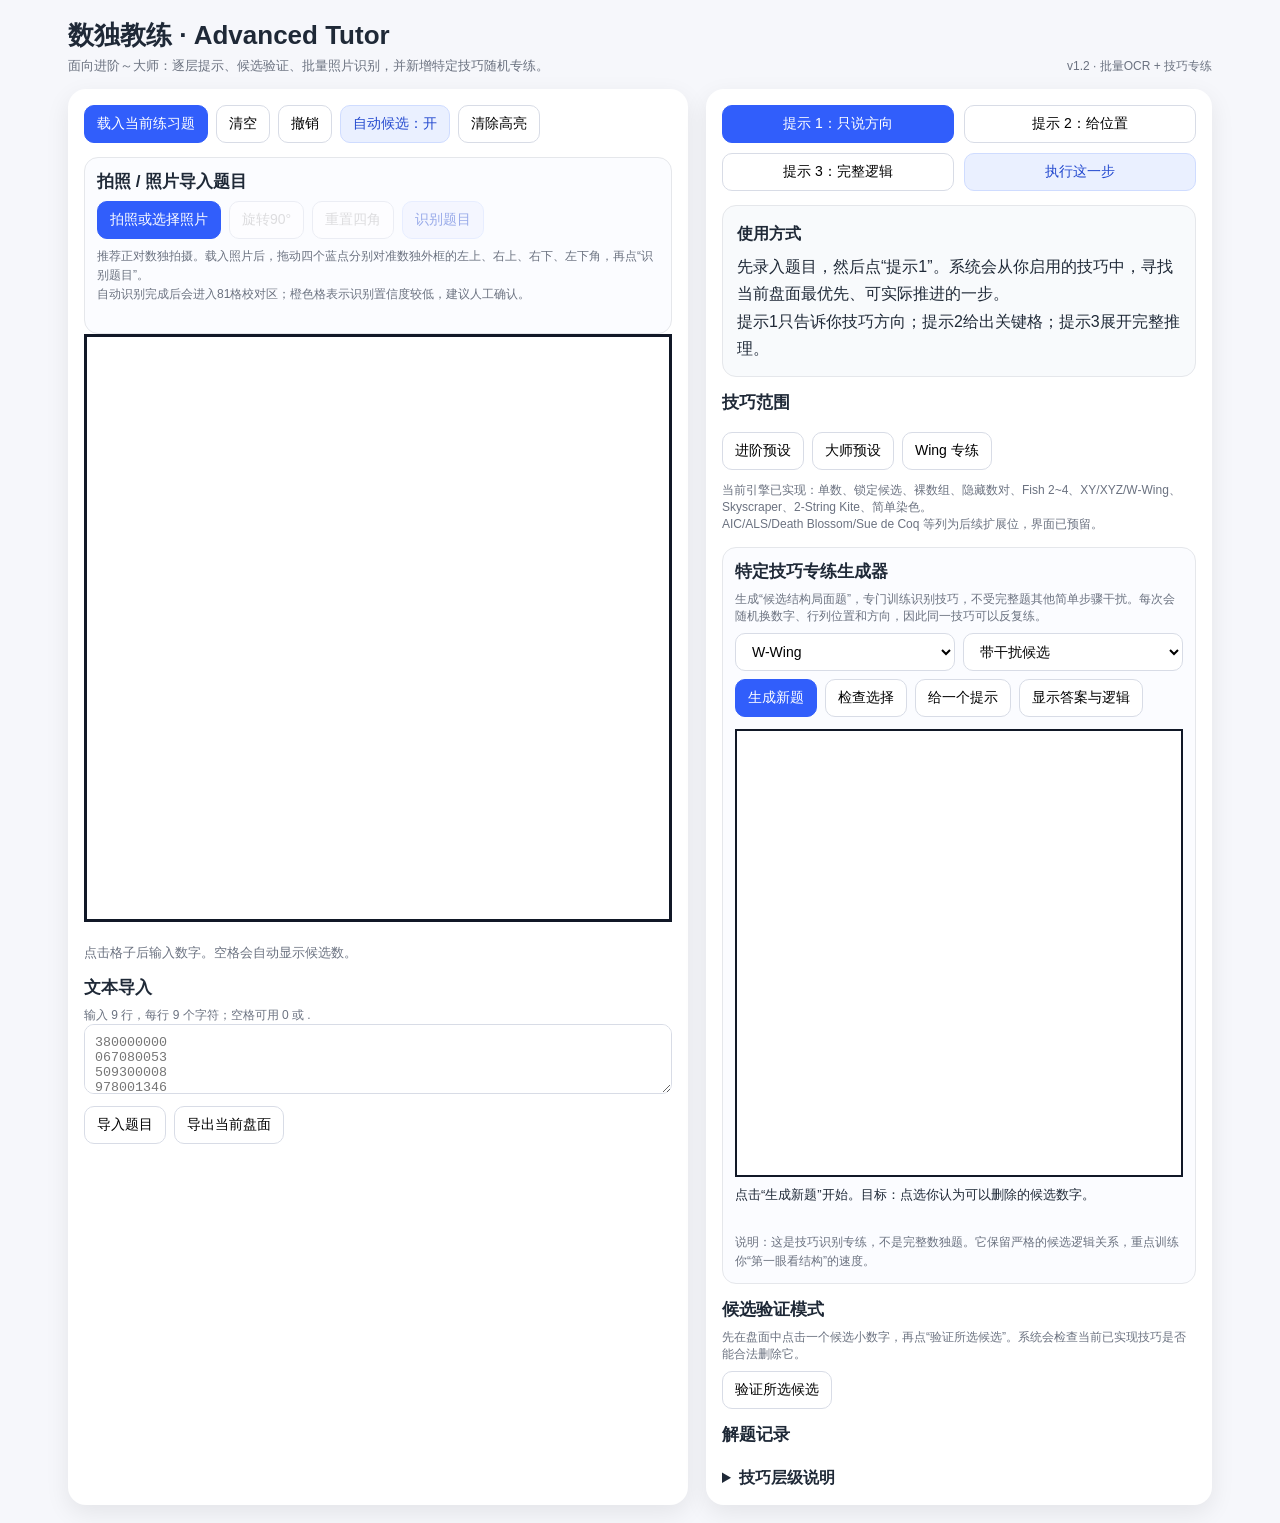
==== index.html @ d2fcb466 "Add files via upload" ====
<!DOCTYPE html>
<html lang="zh-CN">
<head>
<meta charset="UTF-8">
<meta name="viewport" content="width=device-width, initial-scale=1.0, viewport-fit=cover">
<title>数独教练</title>

<meta name="theme-color" content="#315efb">
<meta name="apple-mobile-web-app-capable" content="yes">
<meta name="apple-mobile-web-app-status-bar-style" content="default">
<meta name="apple-mobile-web-app-title" content="数独教练">
<link rel="manifest" href="./manifest.webmanifest">
<link rel="apple-touch-icon" href="./icons/icon-192.png">

<style>
:root{
  --bg:#f6f7fb; --card:#ffffff; --text:#1f2937; --muted:#6b7280; --line:#d1d5db;
  --strong:#111827; --accent:#315efb; --accent-soft:#eaf0ff; --warn:#d97706;
  --danger:#dc2626; --good:#15803d; --hint:#f8fafc; --shadow:0 8px 24px rgba(0,0,0,.08);
}
*{box-sizing:border-box}
body{margin:0;background:var(--bg);color:var(--text);font-family:-apple-system,BlinkMacSystemFont,"Segoe UI","PingFang SC","Microsoft YaHei",sans-serif}
.app{max-width:1180px;margin:auto;padding:18px}
header{display:flex;gap:12px;align-items:flex-end;justify-content:space-between;margin-bottom:14px}
h1{margin:0;font-size:26px}
.sub{font-size:13px;color:var(--muted);margin-top:4px}
.layout{display:grid;grid-template-columns:minmax(360px,620px) minmax(320px,1fr);gap:18px}
.card{background:var(--card);border-radius:18px;box-shadow:var(--shadow);padding:16px}
.toolbar{display:flex;flex-wrap:wrap;gap:8px;margin-bottom:12px}
button,select,input[type="text"]{border:1px solid #d8dce6;background:#fff;border-radius:10px;padding:9px 12px;font-size:14px}
button{cursor:pointer}
button.primary{background:var(--accent);color:#fff;border-color:var(--accent)}
button.soft{background:var(--accent-soft);border-color:#cfdcff;color:#2349cf}
button.danger{color:var(--danger)}
button:disabled{opacity:.45;cursor:not-allowed}
.board-wrap{position:relative}
.board{width:100%;aspect-ratio:1;display:grid;grid-template-columns:repeat(9,1fr);border:3px solid var(--strong);background:#fff;user-select:none}
.cell{position:relative;border-right:1px solid var(--line);border-bottom:1px solid var(--line);display:flex;align-items:center;justify-content:center;min-width:0}
.cell:nth-child(3n){border-right:3px solid var(--strong)}
.cell:nth-child(9n){border-right:0}
.cell:nth-child(n+19):nth-child(-n+27),
.cell:nth-child(n+46):nth-child(-n+54){border-bottom:3px solid var(--strong)}
.cell:nth-child(n+73){border-bottom:0}
.value{font-size:clamp(22px,5vw,38px);font-weight:600}
.given .value{color:#111827}
.user .value{color:#2451db}
.cands{position:absolute;inset:2px;display:grid;grid-template-columns:repeat(3,1fr);grid-template-rows:repeat(3,1fr);font-size:clamp(8px,1.5vw,12px);color:#555}
.cand{display:flex;align-items:center;justify-content:center;border-radius:3px}
.cand.target{background:#fee2e2;color:#991b1b;font-weight:700}
.cell.hlA{background:#fff7cc}
.cell.hlB{background:#e7f7ec}
.cell.hlC{background:#e9efff}
.cell.elim{box-shadow:inset 0 0 0 3px #ef4444}
.cell.selected{box-shadow:inset 0 0 0 3px var(--accent)}
.number-pad{display:grid;grid-template-columns:repeat(10,1fr);gap:6px;margin-top:12px}
.number-pad button{padding:10px 0;font-weight:600}
.status{margin-top:10px;font-size:13px;color:var(--muted)}
.panel-title{font-size:17px;font-weight:700;margin-bottom:8px}
.hintbox{background:var(--hint);border:1px solid #e5e7eb;border-radius:14px;padding:14px;min-height:150px;line-height:1.7}
.hint-title{font-weight:700;margin-bottom:6px}
.tech-badge{display:inline-block;background:#111827;color:#fff;border-radius:999px;padding:3px 9px;font-size:12px;margin-right:6px}
.level-badge{display:inline-block;background:#eef2ff;color:#3730a3;border-radius:999px;padding:3px 9px;font-size:12px}
.log{margin-top:12px;max-height:230px;overflow:auto;font-size:13px}
.log-item{padding:8px 0;border-bottom:1px solid #eee}
.grid2{display:grid;grid-template-columns:1fr 1fr;gap:10px}
.skill-list{display:grid;grid-template-columns:repeat(2,minmax(0,1fr));gap:6px 12px;font-size:13px}
.skill-list label{display:flex;align-items:center;gap:6px}
.small{font-size:12px;color:var(--muted)}
.section{margin-top:14px}
textarea{width:100%;min-height:70px;border:1px solid #d8dce6;border-radius:10px;padding:10px;font-family:ui-monospace,SFMono-Regular,Menlo,monospace}
details{margin-top:10px}
summary{cursor:pointer;font-weight:600}
@media(max-width:900px){
  .layout{grid-template-columns:1fr}
  .app{padding:10px}
  h1{font-size:22px}
}

.photo-panel{margin-top:14px;border:1px solid #e5e7eb;border-radius:14px;padding:12px;background:#fbfcff}
.photo-actions{display:flex;flex-wrap:wrap;gap:8px;margin:8px 0}
.photo-stage{position:relative;width:100%;min-height:120px;background:#111827;border-radius:12px;overflow:hidden;display:none;touch-action:none}
.photo-stage canvas{display:block;width:100%;height:auto}
.corner-dot{position:absolute;width:24px;height:24px;margin:-12px 0 0 -12px;border-radius:50%;background:#fff;border:3px solid #315efb;box-shadow:0 2px 8px rgba(0,0,0,.35);display:none;touch-action:none}
.photo-help{font-size:12px;color:var(--muted);line-height:1.6;margin-top:6px}
.ocr-progress{height:8px;background:#e5e7eb;border-radius:999px;overflow:hidden;margin-top:8px;display:none}
.ocr-progress > div{height:100%;width:0;background:#315efb;transition:width .2s}
.review-grid{display:grid;grid-template-columns:repeat(9,1fr);border:2px solid #111827;margin-top:10px}
.review-cell{aspect-ratio:1;border-right:1px solid #d1d5db;border-bottom:1px solid #d1d5db;display:flex;align-items:center;justify-content:center;font-size:18px;background:#fff;cursor:pointer}
.review-cell:nth-child(3n){border-right:2px solid #111827}
.review-cell:nth-child(9n){border-right:0}
.review-cell:nth-child(n+19):nth-child(-n+27),
.review-cell:nth-child(n+46):nth-child(-n+54){border-bottom:2px solid #111827}
.review-cell:nth-child(n+73){border-bottom:0}
.review-cell.low{background:#fff7ed}
.review-cell.selectedReview{box-shadow:inset 0 0 0 3px #315efb}


.ocr-meta{display:grid;grid-template-columns:1fr auto;gap:8px;align-items:center;margin-top:7px}
.ocr-stage-label{font-size:12px;color:var(--muted)}
.ocr-time{font-size:12px;color:var(--muted);font-variant-numeric:tabular-nums}
.ocr-progress{height:11px}
.ocr-progress > div{position:relative}
.ocr-progress > div::after{content:attr(data-pct);position:absolute;right:4px;top:-18px;font-size:11px;color:var(--muted)}
.practice-card{border:1px solid #e5e7eb;border-radius:14px;padding:12px;background:#fbfcff}
.practice-toolbar{display:grid;grid-template-columns:minmax(0,1fr) minmax(0,1fr);gap:8px;margin-top:8px}
.practice-board{width:min(100%,520px);aspect-ratio:1;display:grid;grid-template-columns:repeat(9,1fr);border:2px solid #111827;background:#fff;margin-top:10px}
.pcell{position:relative;border-right:1px solid #d1d5db;border-bottom:1px solid #d1d5db;min-width:0}
.pcell:nth-child(3n){border-right:2px solid #111827}
.pcell:nth-child(9n){border-right:0}
.pcell:nth-child(n+19):nth-child(-n+27),
.pcell:nth-child(n+46):nth-child(-n+54){border-bottom:2px solid #111827}
.pcell:nth-child(n+73){border-bottom:0}
.pcands{position:absolute;inset:2px;display:grid;grid-template-columns:repeat(3,1fr);grid-template-rows:repeat(3,1fr);font-size:clamp(7px,1.3vw,11px)}
.pcand{display:flex;align-items:center;justify-content:center;border-radius:4px;cursor:pointer;min-width:0}
.pcand.active{background:var(--accent-bg,#eaf0ff);outline:2px solid var(--accent)}
.pcand.correct{background:#dcfce7;color:#166534;font-weight:700}
.pcand.wrong{background:#fee2e2;color:#991b1b;font-weight:700}
.pcell.key{background:#fffbea}
.practice-msg{min-height:42px;margin-top:8px;font-size:13px;line-height:1.6}
.practice-legend{font-size:12px;color:var(--muted);line-height:1.6;margin-top:6px}

</style>
</head>
<body>
<div class="app">
<header>
  <div>
    <h1>数独教练 · Advanced Tutor</h1>
    <div class="sub">面向进阶～大师：逐层提示、候选验证、批量照片识别，并新增特定技巧随机专练。</div>
  </div>
  <div class="small">v1.2 · 批量OCR + 技巧专练</div>
</header>

<div class="layout">
  <div class="card">
    <div class="toolbar">
      <button class="primary" id="sampleBtn">载入当前练习题</button>
      <button id="clearBtn">清空</button>
      <button id="undoBtn">撤销</button>
      <button class="soft" id="autoCandBtn">自动候选：开</button>
      <button id="resetMarksBtn">清除高亮</button>
    </div>
    <div class="photo-panel">
      <div class="panel-title">拍照 / 照片导入题目</div>
      <input id="photoInput" type="file" accept="image/*" capture="environment" style="display:none">
      <div class="photo-actions">
        <button class="primary" id="takePhotoBtn">拍照或选择照片</button>
        <button id="rotatePhotoBtn" disabled>旋转90°</button>
        <button id="resetCornersBtn" disabled>重置四角</button>
        <button class="soft" id="ocrBtn" disabled>识别题目</button>
      </div>
      <div id="photoStage" class="photo-stage">
        <canvas id="photoCanvas"></canvas>
        <span class="corner-dot" id="corner0"></span>
        <span class="corner-dot" id="corner1"></span>
        <span class="corner-dot" id="corner2"></span>
        <span class="corner-dot" id="corner3"></span>
      </div>
      <div class="photo-help">
        推荐正对数独拍摄。载入照片后，拖动四个蓝点分别对准数独外框的左上、右上、右下、左下角，再点“识别题目”。<br>
        自动识别完成后会进入81格校对区；橙色格表示识别置信度较低，建议人工确认。
      </div>
      <div class="ocr-meta" id="ocrMeta" style="display:none">
        <div class="ocr-stage-label" id="ocrStageLabel">等待识别</div>
        <div class="ocr-time" id="ocrTime">00:00</div>
      </div>
      <div class="ocr-progress" id="ocrProgress"><div id="ocrProgressBar" data-pct="0%"></div></div>
      <div id="ocrStatus" class="small"></div>
      <div class="photo-actions">
        <button class="danger" id="cancelOcrBtn" style="display:none">取消识别</button>
      </div>
      <div id="reviewArea" style="display:none">
        <div class="review-grid" id="reviewGrid"></div>
        <div class="number-pad" id="reviewPad" style="grid-template-columns:repeat(10,1fr)"></div>
        <div class="photo-actions">
          <button class="primary" id="confirmPhotoImportBtn">确认导入盘面</button>
          <button id="cancelPhotoImportBtn">取消校对</button>
        </div>
      </div>
    </div>
    <div class="board-wrap"><div id="board" class="board"></div></div>
    <div class="number-pad" id="pad"></div>
    <div class="status" id="status">点击格子后输入数字。空格会自动显示候选数。</div>

    <div class="section">
      <div class="panel-title">文本导入</div>
      <div class="small">输入 9 行，每行 9 个字符；空格可用 0 或 .</div>
      <textarea id="importBox" placeholder="380000000&#10;067080053&#10;509300008&#10;978001346&#10;050763009&#10;603008570&#10;795632000&#10;842000635&#10;136800297"></textarea>
      <div class="toolbar" style="margin-top:8px">
        <button id="importBtn">导入题目</button>
        <button id="exportBtn">导出当前盘面</button>
      </div>
    </div>
  </div>

  <div class="card">
    <div class="grid2">
      <button class="primary" id="hint1Btn">提示 1：只说方向</button>
      <button id="hint2Btn">提示 2：给位置</button>
      <button id="hint3Btn">提示 3：完整逻辑</button>
      <button class="soft" id="applyBtn">执行这一步</button>
    </div>

    <div class="section hintbox" id="hintBox">
      <div class="hint-title">使用方式</div>
      先录入题目，然后点“提示1”。系统会从你启用的技巧中，寻找当前盘面最优先、可实际推进的一步。<br>
      提示1只告诉你技巧方向；提示2给出关键格；提示3展开完整推理。
    </div>

    <div class="section">
      <div class="panel-title">技巧范围</div>
      <div class="skill-list" id="skills"></div>
      <div class="toolbar" style="margin-top:10px">
        <button id="basicPreset">进阶预设</button>
        <button id="masterPreset">大师预设</button>
        <button id="wingPreset">Wing 专练</button>
      </div>
      <div class="small">
        当前引擎已实现：单数、锁定候选、裸数组、隐藏数对、Fish 2~4、XY/XYZ/W-Wing、Skyscraper、2-String Kite、简单染色。<br>
        AIC/ALS/Death Blossom/Sue de Coq 等列为后续扩展位，界面已预留。
      </div>
    </div>

    <div class="section practice-card">
      <div class="panel-title">特定技巧专练生成器</div>
      <div class="small">生成“候选结构局面题”，专门训练识别技巧，不受完整题其他简单步骤干扰。每次会随机换数字、行列位置和方向，因此同一技巧可以反复练。</div>
      <div class="practice-toolbar">
        <select id="practiceSkill" aria-label="选择技巧">
          <option value="wWing">W-Wing</option>
          <option value="xyWing">XY-Wing</option>
          <option value="xyzWing">XYZ-Wing</option>
          <option value="xWing">X-Wing</option>
          <option value="skyscraper">Skyscraper</option>
          <option value="kite">2-String Kite</option>
        </select>
        <select id="practiceDifficulty" aria-label="练习难度">
          <option value="clean">纯结构</option>
          <option value="noise" selected>带干扰候选</option>
        </select>
      </div>
      <div class="toolbar" style="margin-top:8px">
        <button class="primary" id="newPracticeBtn">生成新题</button>
        <button id="checkPracticeBtn">检查选择</button>
        <button id="practiceHintBtn">给一个提示</button>
        <button id="practiceAnswerBtn">显示答案与逻辑</button>
      </div>
      <div id="practiceBoard" class="practice-board"></div>
      <div id="practiceMsg" class="practice-msg">点击“生成新题”开始。目标：点选你认为可以删除的候选数字。</div>
      <div class="practice-legend">说明：这是技巧识别专练，不是完整数独题。它保留严格的候选逻辑关系，重点训练你“第一眼看结构”的速度。</div>
    </div>

    <div class="section">
      <div class="panel-title">候选验证模式</div>
      <div class="small">先在盘面中点击一个候选小数字，再点“验证所选候选”。系统会检查当前已实现技巧是否能合法删除它。</div>
      <div class="toolbar" style="margin-top:8px">
        <button id="verifyBtn">验证所选候选</button>
      </div>
    </div>

    <div class="section">
      <div class="panel-title">解题记录</div>
      <div id="log" class="log"></div>
    </div>

    <details>
      <summary>技巧层级说明</summary>
      <div class="small" style="line-height:1.8;margin-top:8px">
        1–3：Singles / Locked Candidates / Subsets<br>
        4–6：Fish / Wings / Skyscraper / 2-String Kite<br>
        7：Simple Coloring<br>
        8+：AIC / ALS / Grouped Links / Sue de Coq（后续扩展）
      </div>
    </details>
  </div>
</div>
</div>

<script>
const ALL = [1,2,3,4,5,6,7,8,9];
let grid = Array(81).fill(0);
let givens = Array(81).fill(false);
let selected = null;
let selectedCandidate = null;
let autoCandidates = true;
let history = [];
let currentHint = null;
let hintStage = 0;

const skillDefs = [
 ["nakedSingle","裸单",true],
 ["hiddenSingle","隐藏单",true],
 ["locked","锁定候选",true],
 ["nakedSubset","裸数对/三/四数组",true],
 ["hiddenPair","隐藏数对",true],
 ["fish2","X-Wing",true],
 ["fish3","Swordfish",true],
 ["fish4","Jellyfish",false],
 ["xyWing","XY-Wing",true],
 ["xyzWing","XYZ-Wing",true],
 ["wWing","W-Wing",true],
 ["skyscraper","Skyscraper",true],
 ["twoStringKite","2-String Kite",true],
 ["coloring","Simple Coloring",true],
 ["aic","AIC（扩展位）",false],
 ["als","ALS（扩展位）",false]
];
const skillEnabled = Object.fromEntries(skillDefs.map(x=>[x[0],x[2]]));

const board = document.getElementById('board');
const hintBox = document.getElementById('hintBox');
const logEl = document.getElementById('log');

function rc(i){ return [Math.floor(i/9), i%9]; }
function idx(r,c){ return r*9+c; }
function name(i){ const [r,c]=rc(i); return `R${r+1}C${c+1}`; }
function unitRow(r){ return ALL.map((_,c)=>idx(r,c)); }
function unitCol(c){ return ALL.map((_,r)=>idx(r,c)); }
function unitBox(br,bc){ let a=[]; for(let r=br*3;r<br*3+3;r++) for(let c=bc*3;c<bc*3+3;c++) a.push(idx(r,c)); return a; }
function peers(i){
  const [r,c]=rc(i), s=new Set([...unitRow(r),...unitCol(c),...unitBox(Math.floor(r/3),Math.floor(c/3))]);
  s.delete(i); return [...s];
}
function sees(a,b){ return peers(a).includes(b); }
function candidates(i){
  if(grid[i]) return [];
  const used = new Set(peers(i).map(p=>grid[p]).filter(Boolean));
  return ALL.filter(n=>!used.has(n));
}
function candMap(){ return Array.from({length:81},(_,i)=>new Set(candidates(i))); }
function isValid(){
  for(let r=0;r<9;r++){ let a=unitRow(r).map(i=>grid[i]).filter(Boolean); if(new Set(a).size!==a.length) return false; }
  for(let c=0;c<9;c++){ let a=unitCol(c).map(i=>grid[i]).filter(Boolean); if(new Set(a).size!==a.length) return false; }
  for(let br=0;br<3;br++)for(let bc=0;bc<3;bc++){ let a=unitBox(br,bc).map(i=>grid[i]).filter(Boolean); if(new Set(a).size!==a.length) return false; }
  return true;
}
function solved(){ return grid.every(Boolean) && isValid(); }

function render(){
  board.innerHTML='';
  const cm = candMap();
  grid.forEach((v,i)=>{
    const d=document.createElement('div');
    d.className='cell '+(givens[i]?'given':(v?'user':''));
    if(i===selected) d.classList.add('selected');
    d.dataset.i=i;
    if(v){
      d.innerHTML=`<div class="value">${v}</div>`;
      d.onclick=()=>{selected=i; selectedCandidate=null; render();};
    }else{
      const cs=[...cm[i]];
      d.innerHTML=`<div class="cands">${ALL.map(n=>`<span class="cand" data-n="${n}">${cs.includes(n)?n:''}</span>`).join('')}</div>`;
      d.onclick=(e)=>{
        selected=i;
        const t=e.target.closest('.cand');
        if(t && t.textContent){
          selectedCandidate={i,n:+t.dataset.n};
        } else selectedCandidate=null;
        render(); highlightCurrent();
      };
    }
    board.appendChild(d);
  });
  document.getElementById('status').textContent = solved() ? '已完成。' :
    (!isValid() ? '当前盘面存在重复数字，请先修正。' :
    `已填 ${grid.filter(Boolean).length}/81；${selectedCandidate?`已选择候选 ${name(selectedCandidate.i)}=${selectedCandidate.n}`:'点击格子或候选继续。'}`);
}

function highlightCells(groups={}, eliminations=[]){
  document.querySelectorAll('.cell').forEach(x=>x.classList.remove('hlA','hlB','hlC','elim'));
  for(const i of (groups.A||[])) board.children[i].classList.add('hlA');
  for(const i of (groups.B||[])) board.children[i].classList.add('hlB');
  for(const i of (groups.C||[])) board.children[i].classList.add('hlC');
  for(const e of eliminations){
    board.children[e.i].classList.add('elim');
    const el=board.children[e.i].querySelector(`.cand[data-n="${e.n}"]`);
    if(el) el.classList.add('target');
  }
}
function highlightCurrent(){
  if(currentHint && hintStage>=2) highlightCells(currentHint.groups,currentHint.elims||[]);
}

function snapshot(){ history.push({grid:[...grid],givens:[...givens]}); if(history.length>100) history.shift(); }
function setValue(i,n,user=true){
  if(givens[i]) return;
  snapshot(); grid[i]=n; currentHint=null; hintStage=0; render();
}

function buildPad(){
  const pad=document.getElementById('pad'); pad.innerHTML='';
  for(let n=1;n<=9;n++){ const b=document.createElement('button'); b.textContent=n; b.onclick=()=>{if(selected!=null)setValue(selected,n)}; pad.appendChild(b); }
  const x=document.createElement('button'); x.textContent='⌫'; x.onclick=()=>{if(selected!=null&&!givens[selected])setValue(selected,0)}; pad.appendChild(x);
}

function buildSkills(){
 const box=document.getElementById('skills'); box.innerHTML='';
 for(const [id,label] of skillDefs){
   const l=document.createElement('label');
   l.innerHTML=`<input type="checkbox" ${skillEnabled[id]?'checked':''} data-id="${id}"> ${label}`;
   l.querySelector('input').onchange=e=>skillEnabled[id]=e.target.checked;
   box.appendChild(l);
 }
}
function setPreset(type){
 const on=(ids)=>{ for(const k in skillEnabled) skillEnabled[k]=ids.includes(k); };
 if(type==='basic') on(["nakedSingle","hiddenSingle","locked","nakedSubset","hiddenPair","fish2","xyWing","xyzWing","wWing","skyscraper","twoStringKite"]);
 if(type==='master') on(skillDefs.map(x=>x[0]).filter(x=>!["aic","als"].includes(x)));
 if(type==='wing') on(["xyWing","xyzWing","wWing","skyscraper","twoStringKite"]);
 buildSkills();
}

function units(){
 let u=[];
 for(let r=0;r<9;r++)u.push({type:'行',no:r+1,cells:unitRow(r)});
 for(let c=0;c<9;c++)u.push({type:'列',no:c+1,cells:unitCol(c)});
 for(let br=0;br<3;br++)for(let bc=0;bc<3;bc++)u.push({type:'宫',no:br*3+bc+1,cells:unitBox(br,bc)});
 return u;
}
function result(tech,level,title,direction,positions,logic,action,groups={},elims=[],sets=[]){
 return {tech,level,title,direction,positions,logic,action,groups,elims,sets};
}

function findNakedSingle(cm){
 for(let i=0;i<81;i++) if(!grid[i]&&cm[i].size===1){
  const n=[...cm[i]][0];
  return result('裸单',1,'裸单',
   `先找候选数只剩 1 个的格子。`,
   `${name(i)} 只剩候选 ${n}。`,
   `${name(i)} 的同行、同列、同宫已经排除了其余 8 个数字，因此只能是 ${n}。`,
   `填入 ${name(i)}=${n}。`,{A:[i]},[],[{i,n}]);
 }
}
function findHiddenSingle(cm){
 for(const u of units()) for(const n of ALL){
  const cells=u.cells.filter(i=>!grid[i]&&cm[i].has(n));
  if(cells.length===1){
   const i=cells[0];
   return result('隐藏单',1,'隐藏单',
    `检查某一行/列/宫中，某个数字是否只剩一个位置。`,
    `${u.type}${u.no} 中，数字 ${n} 只剩 ${name(i)} 可以放。`,
    `虽然 ${name(i)} 可能还有其他候选，但在${u.type}${u.no}里，${n} 没有第二个合法位置。`,
    `填入 ${name(i)}=${n}。`,{A:[i]},[],[{i,n}]);
  }
 }
}
function findLocked(cm){
 // pointing box->line
 for(let br=0;br<3;br++)for(let bc=0;bc<3;bc++){
  const box=unitBox(br,bc);
  for(const n of ALL){
   const pos=box.filter(i=>!grid[i]&&cm[i].has(n));
   if(pos.length>=2){
    const rs=[...new Set(pos.map(i=>rc(i)[0]))], cs=[...new Set(pos.map(i=>rc(i)[1]))];
    if(rs.length===1){
      const r=rs[0], el=unitRow(r).filter(i=>!box.includes(i)&&!grid[i]&&cm[i].has(n)).map(i=>({i,n}));
      if(el.length) return result('锁定候选',2,'宫→行 锁定',
       `观察某个宫内的候选是否全部落在同一行/列。`,
       `第${br*3+bc+1}宫的数字 ${n} 只出现在第${r+1}行的 ${pos.map(name).join('、')}。`,
       `因此这个宫的 ${n} 必定落在第${r+1}行，同行但宫外的 ${n} 全部可以删除。`,
       `删除 ${el.map(e=>name(e.i)+' 的 '+n).join('、')}。`,{A:pos,B:el.map(e=>e.i)},el);
    }
    if(cs.length===1){
      const c=cs[0], el=unitCol(c).filter(i=>!box.includes(i)&&!grid[i]&&cm[i].has(n)).map(i=>({i,n}));
      if(el.length) return result('锁定候选',2,'宫→列 锁定',
       `观察某个宫内的候选是否全部落在同一行/列。`,
       `第${br*3+bc+1}宫的数字 ${n} 只出现在第${c+1}列的 ${pos.map(name).join('、')}。`,
       `因此这个宫的 ${n} 必定落在第${c+1}列，同列但宫外的 ${n} 全部可以删除。`,
       `删除 ${el.map(e=>name(e.i)+' 的 '+n).join('、')}。`,{A:pos,B:el.map(e=>e.i)},el);
    }
   }
  }
 }
 // claiming line->box
 for(const u of [...Array(9)].map((_,r)=>({type:'行',no:r+1,cells:unitRow(r)})).concat([...Array(9)].map((_,c)=>({type:'列',no:c+1,cells:unitCol(c)})))){
   for(const n of ALL){
     const pos=u.cells.filter(i=>!grid[i]&&cm[i].has(n));
     if(pos.length>=2){
       const boxes=[...new Set(pos.map(i=>{const [r,c]=rc(i);return Math.floor(r/3)*3+Math.floor(c/3)}))];
       if(boxes.length===1){
         const b=boxes[0], br=Math.floor(b/3),bc=b%3, box=unitBox(br,bc);
         const el=box.filter(i=>!u.cells.includes(i)&&!grid[i]&&cm[i].has(n)).map(i=>({i,n}));
         if(el.length) return result('锁定候选',2,'行/列→宫 锁定',
           `观察某行/列中的同一候选是否全部落在一个宫内。`,
           `${u.type}${u.no} 的数字 ${n} 只落在第${b+1}宫的 ${pos.map(name).join('、')}。`,
           `因此第${b+1}宫的 ${n} 必定在这些位置之一，宫内其他格的 ${n} 可以删除。`,
           `删除 ${el.map(e=>name(e.i)+' 的 '+n).join('、')}。`,{A:pos,B:el.map(e=>e.i)},el);
       }
     }
   }
 }
}
function comb(arr,k){
 let out=[];
 function rec(start,cur){ if(cur.length===k){out.push([...cur]);return;} for(let i=start;i<arr.length;i++){cur.push(arr[i]);rec(i+1,cur);cur.pop();}}
 rec(0,[]);return out;
}
function findNakedSubset(cm){
 for(const u of units()){
  const empt=u.cells.filter(i=>!grid[i]&&cm[i].size>=2&&cm[i].size<=4);
  for(const k of [2,3,4]){
   for(const cells of comb(empt,k)){
    const union=new Set(cells.flatMap(i=>[...cm[i]]));
    if(union.size===k){
      let el=[];
      for(const j of u.cells) if(!cells.includes(j)&&!grid[j]) for(const n of union) if(cm[j].has(n)) el.push({i:j,n});
      if(el.length) return result('裸数组',3,`裸${k===2?'数对':k===3?'三数组':'四数组'}`,
        `在一个单位中寻找 ${k} 个格，其候选并集刚好也是 ${k} 个数字。`,
        `${u.type}${u.no} 的 ${cells.map(name).join('、')} 只包含 {${[...union].join(',')}}。`,
        `这 ${k} 个数字必须占据这 ${k} 个格，因此同单位其他格不能再含这些数字。`,
        `删除 ${el.map(e=>name(e.i)+' 的 '+e.n).join('、')}。`,{A:cells,B:[...new Set(el.map(e=>e.i))]},el);
    }
   }
  }
 }
}
function findHiddenPair(cm){
 for(const u of units()){
  for(const [a,b] of comb(ALL,2)){
    const pa=u.cells.filter(i=>!grid[i]&&cm[i].has(a)), pb=u.cells.filter(i=>!grid[i]&&cm[i].has(b));
    const sa=[...new Set([...pa,...pb])];
    if(pa.length===2&&pb.length===2&&sa.length===2){
      let el=[];
      for(const i of sa) for(const n of cm[i]) if(n!==a&&n!==b) el.push({i,n});
      if(el.length) return result('隐藏数对',3,'隐藏数对',
       `观察某单位中两个数字是否恰好只出现在同样两个格子里。`,
       `${u.type}${u.no} 中，${a} 和 ${b} 都只出现在 ${sa.map(name).join('、')}。`,
       `这两个格必须由 ${a}/${b} 占据，因此它们格内其他候选都可删除。`,
       `删除 ${el.map(e=>name(e.i)+' 的 '+e.n).join('、')}。`,{A:sa},el);
    }
  }
 }
}
function findFish(cm,size){
 // row-based and col-based generic fish
 for(const n of ALL){
   const rows=[...Array(9).keys()].filter(r=>{
     const cs=unitRow(r).filter(i=>!grid[i]&&cm[i].has(n)).map(i=>rc(i)[1]);
     return cs.length>=2&&cs.length<=size;
   });
   for(const rs of comb(rows,size)){
     const cols=[...new Set(rs.flatMap(r=>unitRow(r).filter(i=>!grid[i]&&cm[i].has(n)).map(i=>rc(i)[1])))];
     if(cols.length===size){
       let el=[];
       for(let r=0;r<9;r++) if(!rs.includes(r)) for(const c of cols){ const i=idx(r,c); if(!grid[i]&&cm[i].has(n)) el.push({i,n});}
       if(el.length){
         const nm=size===2?'X-Wing':size===3?'Swordfish':'Jellyfish';
         const fins=rs.flatMap(r=>cols.map(c=>idx(r,c)).filter(i=>!grid[i]&&cm[i].has(n)));
         return result(nm,4,nm,
          `只盯数字 ${n}，寻找 ${size} 行落在同样 ${size} 列的 Fish 结构。`,
          `数字 ${n} 在第 ${rs.map(x=>x+1).join('、')} 行的候选，共同限制在第 ${cols.map(x=>x+1).join('、')} 列。`,
          `因此这 ${size} 列中的 ${n} 必须被这些行占据，其他行同列的 ${n} 可以删除。`,
          `删除 ${el.map(e=>name(e.i)+' 的 '+n).join('、')}。`,{A:fins,B:el.map(e=>e.i)},el);
       }
     }
   }
   const cols=[...Array(9).keys()].filter(c=>{
     const rs=unitCol(c).filter(i=>!grid[i]&&cm[i].has(n)).map(i=>rc(i)[0]);
     return rs.length>=2&&rs.length<=size;
   });
   for(const cs of comb(cols,size)){
     const rows2=[...new Set(cs.flatMap(c=>unitCol(c).filter(i=>!grid[i]&&cm[i].has(n)).map(i=>rc(i)[0])))];
     if(rows2.length===size){
       let el=[];
       for(let c=0;c<9;c++) if(!cs.includes(c)) for(const r of rows2){ const i=idx(r,c); if(!grid[i]&&cm[i].has(n)) el.push({i,n});}
       if(el.length){
         const nm=size===2?'X-Wing':size===3?'Swordfish':'Jellyfish';
         const fins=cs.flatMap(c=>rows2.map(r=>idx(r,c)).filter(i=>!grid[i]&&cm[i].has(n)));
         return result(nm,4,nm,
          `只盯数字 ${n}，寻找 ${size} 列落在同样 ${size} 行的 Fish 结构。`,
          `数字 ${n} 在第 ${cs.map(x=>x+1).join('、')} 列的候选，共同限制在第 ${rows2.map(x=>x+1).join('、')} 行。`,
          `因此这 ${size} 行中的 ${n} 必须被这些列占据，其他列同行的 ${n} 可以删除。`,
          `删除 ${el.map(e=>name(e.i)+' 的 '+n).join('、')}。`,{A:fins,B:el.map(e=>e.i)},el);
       }
     }
   }
 }
}
function sameSet(a,b){ return a.size===b.size && [...a].every(x=>b.has(x)); }

function findXYWing(cm){
 const biv=[...Array(81).keys()].filter(i=>!grid[i]&&cm[i].size===2);
 for(const p of biv){
   const [x,y]=[...cm[p]];
   const wings=biv.filter(i=>i!==p&&sees(p,i));
   for(const a of wings) for(const b of wings) if(a<b && !sees(a,b)){
     const A=[...cm[a]], B=[...cm[b]];
     const commonPivotA=A.filter(n=>cm[p].has(n)), commonPivotB=B.filter(n=>cm[p].has(n));
     if(commonPivotA.length!==1||commonPivotB.length!==1||commonPivotA[0]===commonPivotB[0]) continue;
     const za=A.find(n=>!cm[p].has(n)), zb=B.find(n=>!cm[p].has(n));
     if(za && za===zb){
       const z=za;
       const el=[...Array(81).keys()].filter(i=>!grid[i]&&i!==p&&i!==a&&i!==b&&cm[i].has(z)&&sees(i,a)&&sees(i,b)).map(i=>({i,n:z}));
       if(el.length) return result('XY-Wing',5,'XY-Wing',
         `找一个双候选枢轴，再找两个分别与它共享不同候选、且共享同一第三候选的翼。`,
         `枢轴 ${name(p)}={${[...cm[p]].join(',')}}；两翼 ${name(a)}={${A.join(',')}}、${name(b)}={${B.join(',')}}。`,
         `无论枢轴取哪一个候选，两翼中至少有一个必须取公共候选 ${z}，因此同时看见两翼的 ${z} 可以删除。`,
         `删除 ${el.map(e=>name(e.i)+' 的 '+z).join('、')}。`,{A:[p],B:[a,b],C:el.map(e=>e.i)},el);
     }
   }
 }
}
function findXYZWing(cm){
 const tri=[...Array(81).keys()].filter(i=>!grid[i]&&cm[i].size===3);
 const bi=[...Array(81).keys()].filter(i=>!grid[i]&&cm[i].size===2);
 for(const p of tri){
   const wings=bi.filter(i=>sees(p,i)&&[...cm[i]].every(n=>cm[p].has(n)));
   for(const [a,b] of comb(wings,2)){
     const inter=[...cm[a]].filter(n=>cm[b].has(n));
     if(inter.length!==1) continue;
     const z=inter[0];
     const union=new Set([...cm[a],...cm[b]]);
     if(union.size!==3 || ![...union].every(n=>cm[p].has(n))) continue;
     const el=[...Array(81).keys()].filter(i=>!grid[i]&&![p,a,b].includes(i)&&cm[i].has(z)&&sees(i,p)&&sees(i,a)&&sees(i,b)).map(i=>({i,n:z}));
     if(el.length) return result('XYZ-Wing',5,'XYZ-Wing',
       `找一个三候选枢轴，以及两个位于其视野内的双候选翼。`,
       `枢轴 ${name(p)}={${[...cm[p]].join(',')}}；两翼 ${name(a)}={${[...cm[a]].join(',')}}、${name(b)}={${[...cm[b]].join(',')}}。`,
       `三个格合起来只有三个数字，且两翼共享 ${z}；任何同时看见三者的 ${z} 都不可能成立。`,
       `删除 ${el.map(e=>name(e.i)+' 的 '+z).join('、')}。`,{A:[p],B:[a,b],C:el.map(e=>e.i)},el);
   }
 }
}
function strongLinks(cm,n){
 let edges=[];
 for(const u of units()){
  const p=u.cells.filter(i=>!grid[i]&&cm[i].has(n));
  if(p.length===2) edges.push([p[0],p[1]]);
 }
 // unique
 const s=new Set(), out=[];
 for(let [a,b] of edges){ if(a>b)[a,b]=[b,a]; const k=a+'-'+b; if(!s.has(k)){s.add(k);out.push([a,b]);}}
 return out;
}
function findWWing(cm){
 const biv=[...Array(81).keys()].filter(i=>!grid[i]&&cm[i].size===2);
 for(const [a,b] of comb(biv,2)){
   if(!sameSet(cm[a],cm[b])) continue;
   const nums=[...cm[a]];
   for(const bridge of nums){
     const elimNum=nums.find(x=>x!==bridge);
     for(const [u,v] of strongLinks(cm,bridge)){
       if((sees(a,u)&&sees(b,v)) || (sees(a,v)&&sees(b,u))){
         const el=[...Array(81).keys()].filter(i=>!grid[i]&&i!==a&&i!==b&&cm[i].has(elimNum)&&sees(i,a)&&sees(i,b)).map(i=>({i,n:elimNum}));
         if(el.length) return result('W-Wing',5,'W-Wing',
          `先找两个完全相同的双候选格，再用其中一个数字的强链把两翼接起来。`,
          `${name(a)} 和 ${name(b)} 都是 {${nums.join(',')}}；数字 ${bridge} 通过强链 ${name(u)}↔${name(v)} 连接两翼。`,
          `强链保证两翼中至少一个必须取另一个数字 ${elimNum}，所以同时看见两翼的 ${elimNum} 可以删除。`,
          `删除 ${el.map(e=>name(e.i)+' 的 '+elimNum).join('、')}。`,{A:[a,b],B:[u,v],C:el.map(e=>e.i)},el);
       }
     }
   }
 }
}
function findSkyscraper(cm){
 for(const n of ALL){
  // row based: two rows, each exactly two candidates, share one column, roofs different
  const rows=[...Array(9).keys()].map(r=>unitRow(r).filter(i=>!grid[i]&&cm[i].has(n))).filter(a=>a.length===2);
  for(const [A,B] of comb(rows,2)){
    const ac=A.map(i=>rc(i)[1]), bc=B.map(i=>rc(i)[1]);
    const shared=ac.filter(c=>bc.includes(c));
    if(shared.length===1){
      const baseC=shared[0], roofA=A.find(i=>rc(i)[1]!==baseC), roofB=B.find(i=>rc(i)[1]!==baseC);
      if(roofA!=null&&roofB!=null&&!sees(roofA,roofB)){
        const el=[...Array(81).keys()].filter(i=>!grid[i]&&cm[i].has(n)&&![...A,...B].includes(i)&&sees(i,roofA)&&sees(i,roofB)).map(i=>({i,n}));
        if(el.length) return result('Skyscraper',5,'Skyscraper',
          `只盯一个数字，找两条“每行仅两个候选”的强链，并让其中一端落在同一列。`,
          `数字 ${n} 的两条行强链共享一根“底柱”，两个“屋顶”是 ${name(roofA)} 与 ${name(roofB)}。`,
          `两个屋顶至少一个为真，因此同时看见两个屋顶的 ${n} 可以删除。`,
          `删除 ${el.map(e=>name(e.i)+' 的 '+n).join('、')}。`,{A:[...A,...B],B:[roofA,roofB],C:el.map(e=>e.i)},el);
      }
    }
  }
  const cols=[...Array(9).keys()].map(c=>unitCol(c).filter(i=>!grid[i]&&cm[i].has(n))).filter(a=>a.length===2);
  for(const [A,B] of comb(cols,2)){
    const ar=A.map(i=>rc(i)[0]), br=B.map(i=>rc(i)[0]);
    const shared=ar.filter(r=>br.includes(r));
    if(shared.length===1){
      const baseR=shared[0], roofA=A.find(i=>rc(i)[0]!==baseR), roofB=B.find(i=>rc(i)[0]!==baseR);
      if(roofA!=null&&roofB!=null&&!sees(roofA,roofB)){
        const el=[...Array(81).keys()].filter(i=>!grid[i]&&cm[i].has(n)&&![...A,...B].includes(i)&&sees(i,roofA)&&sees(i,roofB)).map(i=>({i,n}));
        if(el.length) return result('Skyscraper',5,'Skyscraper',
          `只盯一个数字，找两条“每列仅两个候选”的强链，并让其中一端落在同一行。`,
          `数字 ${n} 的两条列强链共享一根“底梁”，两个“屋顶”是 ${name(roofA)} 与 ${name(roofB)}。`,
          `两个屋顶至少一个为真，因此同时看见两个屋顶的 ${n} 可以删除。`,
          `删除 ${el.map(e=>name(e.i)+' 的 '+n).join('、')}。`,{A:[...A,...B],B:[roofA,roofB],C:el.map(e=>e.i)},el);
      }
    }
  }
 }
}
function findTwoStringKite(cm){
 for(const n of ALL){
   const rowLinks=[...Array(9).keys()].map(r=>unitRow(r).filter(i=>!grid[i]&&cm[i].has(n))).filter(a=>a.length===2);
   const colLinks=[...Array(9).keys()].map(c=>unitCol(c).filter(i=>!grid[i]&&cm[i].has(n))).filter(a=>a.length===2);
   for(const R of rowLinks) for(const C of colLinks){
     for(const ri of R) for(const ci of C){
       const [rr,rc1]=rc(ri), [cr,cc]=rc(ci);
       if(Math.floor(rr/3)===Math.floor(cr/3)&&Math.floor(rc1/3)===Math.floor(cc/3)){
         const rOther=R.find(x=>x!==ri), cOther=C.find(x=>x!==ci);
         if(rOther==null||cOther==null) continue;
         const targets=[...Array(81).keys()].filter(i=>!grid[i]&&cm[i].has(n)&&![...R,...C].includes(i)&&sees(i,rOther)&&sees(i,cOther));
         if(targets.length){
           const el=targets.map(i=>({i,n}));
           return result('2-String Kite',5,'2-String Kite',
            `找同一个数字的一条“行强链”和一条“列强链”，让它们各有一端落在同一宫。`,
            `数字 ${n} 的行强链 ${R.map(name).join('↔')} 与列强链 ${C.map(name).join('↔')}，在同一宫形成连接。`,
            `两条强链的外端 ${name(rOther)} 与 ${name(cOther)} 至少一个为真，因此同时看见两端的 ${n} 可以删除。`,
            `删除 ${el.map(e=>name(e.i)+' 的 '+n).join('、')}。`,{A:R,B:C,C:targets},el);
         }
       }
     }
   }
 }
}
function findColoring(cm){
 for(const n of ALL){
   const edges=strongLinks(cm,n);
   if(!edges.length) continue;
   const adj={};
   for(const [a,b] of edges){ (adj[a]??=[]).push(b); (adj[b]??=[]).push(a); }
   const color={};
   for(const start of Object.keys(adj).map(Number)){
     if(color[start]!=null) continue;
     color[start]=0; const q=[start];
     while(q.length){
       const x=q.shift();
       for(const y of adj[x]) if(color[y]==null){color[y]=1-color[x];q.push(y);}
     }
     const nodes=Object.keys(color).map(Number);
     // trap: uncolored candidate sees both colors
     for(let i=0;i<81;i++) if(!grid[i]&&cm[i].has(n)&&color[i]==null){
       const sees0=nodes.some(x=>color[x]===0&&sees(i,x));
       const sees1=nodes.some(x=>color[x]===1&&sees(i,x));
       if(sees0&&sees1){
         return result('Simple Coloring',6,'Simple Coloring · Color Trap',
          `把同一数字的强链网络进行双色染色。`,
          `数字 ${n} 的强链网络可以分成两种相反颜色；${name(i)} 同时看见两种颜色。`,
          `两种颜色中必有一种为真，因此 ${name(i)} 无论如何都会看到一个真的 ${n}，所以自身的 ${n} 必须删除。`,
          `删除 ${name(i)} 的 ${n}。`,{A:nodes.filter(x=>color[x]===0),B:nodes.filter(x=>color[x]===1),C:[i]},[{i,n}]);
       }
     }
     // wrap: same color contradiction in a unit
     for(const col of [0,1]){
       const ns=nodes.filter(x=>color[x]===col);
       for(const [a,b] of comb(ns,2)) if(sees(a,b)){
         const opposite=nodes.filter(x=>color[x]===1-col);
         const el=ns.map(i=>({i,n}));
         if(el.length) return result('Simple Coloring',6,'Simple Coloring · Color Wrap',
           `把同一数字的强链网络进行双色染色。`,
           `数字 ${n} 的同一颜色中，${name(a)} 与 ${name(b)} 互相可见，说明这一整种颜色不可能为真。`,
           `同色节点若同时为真会违反数独规则，因此该颜色全部为假，另一颜色全部为真。`,
           `删除该颜色上的 ${n}：${ns.map(name).join('、')}。`,{A:ns,B:opposite},el);
       }
     }
   }
 }
}

function findHint(){
 if(!isValid()) return {tech:'错误',level:0,title:'盘面冲突',direction:'先修正重复数字。',positions:'',logic:'当前行/列/宫中存在重复数字。',action:'',groups:{},elims:[]};
 const cm=candMap();
 const tests=[
  ['nakedSingle',()=>findNakedSingle(cm)],
  ['hiddenSingle',()=>findHiddenSingle(cm)],
  ['locked',()=>findLocked(cm)],
  ['nakedSubset',()=>findNakedSubset(cm)],
  ['hiddenPair',()=>findHiddenPair(cm)],
  ['fish2',()=>findFish(cm,2)],
  ['xyWing',()=>findXYWing(cm)],
  ['xyzWing',()=>findXYZWing(cm)],
  ['wWing',()=>findWWing(cm)],
  ['skyscraper',()=>findSkyscraper(cm)],
  ['twoStringKite',()=>findTwoStringKite(cm)],
  ['fish3',()=>findFish(cm,3)],
  ['fish4',()=>findFish(cm,4)],
  ['coloring',()=>findColoring(cm)]
 ];
 for(const [id,fn] of tests){ if(skillEnabled[id]){ const r=fn(); if(r)return r; } }
 return null;
}
function showHint(stage){
 if(!currentHint){ currentHint=findHint(); hintStage=0; }
 if(!currentHint){
  hintBox.innerHTML=`<div class="hint-title">暂未找到已实现技巧可推进的一步</div>
  可能需要更高阶链技巧（AIC/ALS/Grouped Links 等），或当前候选状态需要进一步更新。`;
  return;
 }
 hintStage=Math.max(hintStage,stage);
 const h=currentHint;
 let body=`<div><span class="tech-badge">${h.tech}</span><span class="level-badge">Level ${h.level}</span></div>
 <div class="hint-title" style="margin-top:8px">${h.title}</div>`;
 if(stage>=1) body+=`<div><b>方向：</b>${h.direction}</div>`;
 if(stage>=2) body+=`<div><b>位置：</b>${h.positions}</div>`;
 if(stage>=3) body+=`<div><b>逻辑：</b>${h.logic}</div><div><b>结论：</b>${h.action}</div>`;
 hintBox.innerHTML=body; render(); highlightCurrent();
}
function applyHint(){
 if(!currentHint) return;
 snapshot();
 if(currentHint.sets&&currentHint.sets.length){
   for(const s of currentHint.sets) grid[s.i]=s.n;
 } else if(currentHint.elims&&currentHint.elims.length){
   // auto candidate mode means eliminations are logical only; to persist them we'd need manual candidate state.
   // For educational flow, we instead log and keep board values unchanged.
   addLog(`${currentHint.tech}：${currentHint.action}（候选删除已记录；自动候选会在后续填值后重算）`);
   currentHint=null; hintStage=0; render(); return;
 }
 addLog(`${currentHint.tech}：${currentHint.action}`);
 currentHint=null; hintStage=0; render();
}
function addLog(t){ const d=document.createElement('div'); d.className='log-item'; d.textContent=t; logEl.prepend(d); }

function loadSample(){
 const rows=["380000000","067080053","509300008","978001346","050763009","603008570","795632000","842000635","136800297"];
 snapshot();
 grid=rows.join('').split('').map(Number);
 givens=grid.map(Boolean);
 selected=null; selectedCandidate=null; currentHint=null; hintStage=0; render();
 addLog('已载入当前练习题。');
}
function parseImport(){
 const s=document.getElementById('importBox').value.replace(/[^0-9.]/g,'');
 if(s.length!==81){ alert('需要正好 81 个数字/点。'); return; }
 snapshot();
 grid=[...s].map(ch=>ch==='.'?0:+ch); givens=grid.map(Boolean);
 currentHint=null; hintStage=0; selected=null; selectedCandidate=null; render();
}
function exportGrid(){
 const out=[...Array(9).keys()].map(r=>unitRow(r).map(i=>grid[i]||0).join('')).join('\n');
 document.getElementById('importBox').value=out;
}
function verifySelected(){
 if(!selectedCandidate){ hintBox.innerHTML='<div class="hint-title">请先点击一个候选小数字</div>'; return; }
 const target=selectedCandidate;
 const old=currentHint;
 let found=null;
 // temporarily check every implemented strategy regardless of preset, but preserve order
 const save={...skillEnabled};
 for(const k in skillEnabled) skillEnabled[k]=true;
 for(let t=0;t<30;t++){
   const h=findHint();
   if(!h) break;
   if((h.elims||[]).some(e=>e.i===target.i&&e.n===target.n)){found=h;break;}
   // cannot enumerate "next" without applying; so we stop at first current logical step
   break;
 }
 Object.assign(skillEnabled,save);
 if(found){
   currentHint=found; hintStage=3; showHint(3);
   hintBox.innerHTML += `<div style="margin-top:8px;color:var(--good)"><b>验证结果：</b>${name(target.i)} 的候选 ${target.n} 可以由以上技巧合法删除。</div>`;
 } else {
   currentHint=old;
   hintBox.innerHTML=`<div class="hint-title">验证结果</div>
   目前已实现的“当前一步技巧”中，未找到足以直接删除 <b>${name(target.i)}=${target.n}</b> 的依据。<br>
   <span class="small">这不代表它一定正确，只代表当前引擎没有找到可立即证明它错误的已实现结构。</span>`;
 }
 render(); highlightCurrent();
}

document.getElementById('sampleBtn').onclick=loadSample;
document.getElementById('clearBtn').onclick=()=>{snapshot();grid=Array(81).fill(0);givens=Array(81).fill(false);currentHint=null;render();};
document.getElementById('undoBtn').onclick=()=>{const h=history.pop();if(h){grid=h.grid;givens=h.givens;currentHint=null;render();}};
document.getElementById('autoCandBtn').onclick=()=>{autoCandidates=!autoCandidates;document.getElementById('autoCandBtn').textContent='自动候选：'+(autoCandidates?'开':'关');render();};
document.getElementById('resetMarksBtn').onclick=()=>{currentHint=null;hintStage=0;selectedCandidate=null;render();};
document.getElementById('importBtn').onclick=parseImport;
document.getElementById('exportBtn').onclick=exportGrid;
document.getElementById('hint1Btn').onclick=()=>showHint(1);
document.getElementById('hint2Btn').onclick=()=>showHint(2);
document.getElementById('hint3Btn').onclick=()=>showHint(3);
document.getElementById('applyBtn').onclick=applyHint;
document.getElementById('basicPreset').onclick=()=>setPreset('basic');
document.getElementById('masterPreset').onclick=()=>setPreset('master');
document.getElementById('wingPreset').onclick=()=>setPreset('wing');
document.getElementById('verifyBtn').onclick=verifySelected;

buildPad(); buildSkills(); render();

// ===== Photo / Camera import =====
let photoImage = null;
let photoRotation = 0;
let photoCorners = [];
let photoNaturalW = 0, photoNaturalH = 0;
let reviewValues = Array(81).fill(0);
let reviewConfidence = Array(81).fill(0);
let reviewSelected = null;

const photoInput = document.getElementById('photoInput');
const photoStage = document.getElementById('photoStage');
const photoCanvas = document.getElementById('photoCanvas');
const photoCtx = photoCanvas.getContext('2d', {willReadFrequently:true});
const cornerEls = [0,1,2,3].map(i=>document.getElementById('corner'+i));

function ensureTesseract(){
  return new Promise((resolve,reject)=>{
    if(window.Tesseract) return resolve();
    const old=document.getElementById('tesseractLoader');
    if(old){
      old.addEventListener('load',()=>resolve(),{once:true});
      old.addEventListener('error',()=>reject(new Error('OCR组件加载失败')),{once:true});
      return;
    }
    const s=document.createElement('script');
    s.id='tesseractLoader';
    s.src='https://cdn.jsdelivr.net/npm/tesseract.js@5/dist/tesseract.min.js';
    s.onload=()=>resolve();
    s.onerror=()=>reject(new Error('OCR组件加载失败，请检查网络'));
    document.head.appendChild(s);
  });
}

function loadPhotoFile(file){
  if(!file) return;
  const img=new Image();
  img.onload=()=>{
    photoImage=img; photoRotation=0; photoNaturalW=img.naturalWidth; photoNaturalH=img.naturalHeight;
    drawPhoto();
    document.getElementById('rotatePhotoBtn').disabled=false;
    document.getElementById('resetCornersBtn').disabled=false;
    document.getElementById('ocrBtn').disabled=false;
  };
  img.src=URL.createObjectURL(file);
}

function rotatedDims(){
  return photoRotation%180===0 ? [photoNaturalW,photoNaturalH] : [photoNaturalH,photoNaturalW];
}
function drawPhoto(){
  if(!photoImage) return;
  const [rw,rh]=rotatedDims();
  const maxW=1000, scale=Math.min(1,maxW/rw);
  photoCanvas.width=Math.round(rw*scale); photoCanvas.height=Math.round(rh*scale);
  photoCtx.save();
  photoCtx.clearRect(0,0,photoCanvas.width,photoCanvas.height);
  photoCtx.scale(scale,scale);
  if(photoRotation===0){ photoCtx.drawImage(photoImage,0,0); }
  else if(photoRotation===90){ photoCtx.translate(rw,0); photoCtx.rotate(Math.PI/2); photoCtx.drawImage(photoImage,0,0); }
  else if(photoRotation===180){ photoCtx.translate(rw,rh); photoCtx.rotate(Math.PI); photoCtx.drawImage(photoImage,0,0); }
  else if(photoRotation===270){ photoCtx.translate(0,rh); photoCtx.rotate(-Math.PI/2); photoCtx.drawImage(photoImage,0,0); }
  photoCtx.restore();
  photoStage.style.display='block';
  resetCorners();
}
function resetCorners(){
  const w=photoCanvas.width,h=photoCanvas.height,m=Math.max(14,Math.min(w,h)*.04);
  photoCorners=[[m,m],[w-m,m],[w-m,h-m],[m,h-m]];
  updateCorners();
}
function updateCorners(){
  const rect=photoCanvas.getBoundingClientRect(), sx=rect.width/photoCanvas.width, sy=rect.height/photoCanvas.height;
  cornerEls.forEach((el,i)=>{
    el.style.display='block';
    el.style.left=(photoCorners[i][0]*sx)+'px';
    el.style.top=(photoCorners[i][1]*sy)+'px';
  });
}
window.addEventListener('resize',()=>{if(photoImage)updateCorners();});

cornerEls.forEach((el,i)=>{
  let dragging=false;
  const move=e=>{
    if(!dragging) return;
    e.preventDefault();
    const rect=photoCanvas.getBoundingClientRect();
    const sx=photoCanvas.width/rect.width, sy=photoCanvas.height/rect.height;
    const p=e.touches?e.touches[0]:e;
    const x=Math.max(0,Math.min(photoCanvas.width,(p.clientX-rect.left)*sx));
    const y=Math.max(0,Math.min(photoCanvas.height,(p.clientY-rect.top)*sy));
    photoCorners[i]=[x,y]; updateCorners();
  };
  el.addEventListener('pointerdown',e=>{dragging=true;el.setPointerCapture?.(e.pointerId);e.preventDefault();});
  el.addEventListener('pointermove',move);
  el.addEventListener('pointerup',()=>dragging=false);
  el.addEventListener('pointercancel',()=>dragging=false);
  el.addEventListener('touchstart',e=>{dragging=true;e.preventDefault();},{passive:false});
  el.addEventListener('touchmove',move,{passive:false});
  el.addEventListener('touchend',()=>dragging=false);
});

function solve8(A,b){
  const n=8, M=A.map((r,i)=>[...r,b[i]]);
  for(let c=0;c<n;c++){
    let p=c;
    for(let r=c+1;r<n;r++) if(Math.abs(M[r][c])>Math.abs(M[p][c])) p=r;
    [M[c],M[p]]=[M[p],M[c]];
    const d=M[c][c]; if(Math.abs(d)<1e-10) throw new Error('四角位置无效');
    for(let j=c;j<=n;j++) M[c][j]/=d;
    for(let r=0;r<n;r++) if(r!==c){
      const f=M[r][c];
      for(let j=c;j<=n;j++) M[r][j]-=f*M[c][j];
    }
  }
  return M.map(r=>r[n]);
}
function homography(dstPts,srcPts){
  const A=[],b=[];
  for(let k=0;k<4;k++){
    const [x,y]=dstPts[k], [u,v]=srcPts[k];
    A.push([x,y,1,0,0,0,-u*x,-u*y]); b.push(u);
    A.push([0,0,0,x,y,1,-v*x,-v*y]); b.push(v);
  }
  const h=solve8(A,b); return [...h,1];
}
function warpBoard(size=720){
  const out=document.createElement('canvas'); out.width=out.height=size;
  const octx=out.getContext('2d',{willReadFrequently:true});
  const src=photoCtx.getImageData(0,0,photoCanvas.width,photoCanvas.height);
  const dst=octx.createImageData(size,size);
  const H=homography([[0,0],[size-1,0],[size-1,size-1],[0,size-1]],photoCorners);
  const sdata=src.data,ddata=dst.data,sw=src.width,sh=src.height;
  for(let y=0;y<size;y++) for(let x=0;x<size;x++){
    const den=H[6]*x+H[7]*y+H[8];
    const u=(H[0]*x+H[1]*y+H[2])/den, v=(H[3]*x+H[4]*y+H[5])/den;
    const xi=Math.round(u), yi=Math.round(v), di=(y*size+x)*4;
    if(xi>=0&&xi<sw&&yi>=0&&yi<sh){
      const si=(yi*sw+xi)*4;
      ddata[di]=sdata[si];ddata[di+1]=sdata[si+1];ddata[di+2]=sdata[si+2];ddata[di+3]=255;
    }else ddata[di+3]=255;
  }
  octx.putImageData(dst,0,0); return out;
}
function cellCanvas(boardCanvas,r,c){
  const S=boardCanvas.width, cell=S/9, pad=cell*.16;
  const x=c*cell+pad,y=r*cell+pad,w=cell-2*pad,h=cell-2*pad;
  const out=document.createElement('canvas'); out.width=out.height=96;
  const ctx=out.getContext('2d',{willReadFrequently:true});
  ctx.drawImage(boardCanvas,x,y,w,h,0,0,96,96);
  const im=ctx.getImageData(0,0,96,96), d=im.data;
  // grayscale + adaptive-ish threshold
  let mean=0;
  for(let i=0;i<d.length;i+=4) mean+=(d[i]*.299+d[i+1]*.587+d[i+2]*.114);
  mean/=96*96; const th=Math.max(80,Math.min(205,mean-28));
  let dark=0;
  for(let i=0;i<d.length;i+=4){
    const g=d[i]*.299+d[i+1]*.587+d[i+2]*.114, v=g<th?0:255;
    if(v===0) dark++;
    d[i]=d[i+1]=d[i+2]=v; d[i+3]=255;
  }
  ctx.putImageData(im,0,0);
  return {canvas:out,darkRatio:dark/(96*96)};
}
let currentOCRWorker=null, ocrCancelled=false, ocrTimer=null, ocrStartedAt=0;
function setOcrProgress(pct,stage,status){
  const prog=document.getElementById('ocrProgress'), bar=document.getElementById('ocrProgressBar');
  const meta=document.getElementById('ocrMeta'), stageEl=document.getElementById('ocrStageLabel');
  prog.style.display='block'; meta.style.display='grid';
  pct=Math.max(0,Math.min(100,Math.round(pct)));
  bar.style.width=pct+'%'; bar.dataset.pct=pct+'%';
  if(stage) stageEl.textContent=stage;
  if(status) document.getElementById('ocrStatus').textContent=status;
}
function startOcrClock(){
  clearInterval(ocrTimer); ocrStartedAt=Date.now();
  const timeEl=document.getElementById('ocrTime');
  const tick=()=>{
    const s=Math.floor((Date.now()-ocrStartedAt)/1000);
    timeEl.textContent=String(Math.floor(s/60)).padStart(2,'0')+':'+String(s%60).padStart(2,'0');
  };
  tick(); ocrTimer=setInterval(tick,1000);
}
function stopOcrClock(){ clearInterval(ocrTimer); ocrTimer=null; }
function buildContactSheet(rectified){
  const tile=104, gap=8, sheet=document.createElement('canvas');
  sheet.width=sheet.height=tile*9;
  const ctx=sheet.getContext('2d',{willReadFrequently:true});
  ctx.fillStyle='#fff';ctx.fillRect(0,0,sheet.width,sheet.height);
  let suspects=0;
  for(let r=0;r<9;r++)for(let c=0;c<9;c++){
    const cc=cellCanvas(rectified,r,c);
    // Draw every cell into a fixed tile; empty cells stay blank.
    if(cc.darkRatio>=0.018){
      suspects++;
      ctx.drawImage(cc.canvas,c*tile+gap,r*tile+gap,tile-2*gap,tile-2*gap);
    }
  }
  return {sheet,tile,suspects};
}
function parseOcrBoxes(data,tile){
  const vals=Array(81).fill(0), conf=Array(81).fill(100);
  const items=[];
  // Tesseract.js v5 may expose tsv; parse it because it is stable across rendering modes.
  if(data.tsv){
    const lines=data.tsv.trim().split(/
/).slice(1);
    for(const line of lines){
      const p=line.split('	');
      if(p.length<12) continue;
      const level=+p[0], left=+p[6], top=+p[7], width=+p[8], height=+p[9], cf=+p[10], text=(p.slice(11).join('	')||'').replace(/[^1-9]/g,'');
      if(text && cf>=0 && level>=5) items.push({text:text[0],left,top,width,height,conf:cf});
    }
  }
  if(!items.length && data.words){
    for(const w of data.words){
      const text=(w.text||'').replace(/[^1-9]/g,'');
      if(!text || !w.bbox) continue;
      items.push({text:text[0],left:w.bbox.x0,top:w.bbox.y0,width:w.bbox.x1-w.bbox.x0,height:w.bbox.y1-w.bbox.y0,conf:w.confidence||0});
    }
  }
  for(const it of items){
    const cx=it.left+it.width/2, cy=it.top+it.height/2;
    const c=Math.max(0,Math.min(8,Math.floor(cx/tile))), r=Math.max(0,Math.min(8,Math.floor(cy/tile)));
    const i=idx(r,c), d=+it.text;
    if(d>=1&&d<=9 && (vals[i]===0 || it.conf>conf[i])){
      vals[i]=d; conf[i]=it.conf;
    }
  }
  return {vals,conf,items};
}
async function recognizePhoto(){
  if(!photoImage) return;
  const cancelBtn=document.getElementById('cancelOcrBtn');
  ocrCancelled=false; cancelBtn.style.display='inline-block';
  document.getElementById('ocrBtn').disabled=true;
  startOcrClock();
  try{
    setOcrProgress(3,'阶段 1/4 · 图像校正','正在进行透视校正与格子切分…');
    await new Promise(r=>setTimeout(r,30));
    const rectified=warpBoard(720);
    const {sheet,tile,suspects}=buildContactSheet(rectified);
    if(ocrCancelled) throw new Error('已取消');

    setOcrProgress(12,'阶段 2/4 · 加载识别引擎','首次使用需要下载 OCR 组件；以后通常会被浏览器缓存。');
    await ensureTesseract();
    if(ocrCancelled) throw new Error('已取消');

    currentOCRWorker=await Tesseract.createWorker('eng',1,{
      logger:m=>{
        if(m.status==='loading tesseract core') setOcrProgress(16+10*(m.progress||0),'阶段 2/4 · 加载识别引擎','正在加载 OCR 核心…');
        else if(m.status==='loading language traineddata') setOcrProgress(26+14*(m.progress||0),'阶段 2/4 · 加载识别引擎','正在加载数字识别模型…');
        else if(m.status==='initializing api') setOcrProgress(41+4*(m.progress||0),'阶段 2/4 · 初始化','正在初始化识别器…');
        else if(m.status==='recognizing text') setOcrProgress(46+46*(m.progress||0),'阶段 3/4 · 批量识别',`正在一次性识别 81 格（检测到约 ${suspects} 个疑似有数字格）…`);
      }
    });
    await currentOCRWorker.setParameters({
      tessedit_char_whitelist:'123456789',
      tessedit_pageseg_mode:'6',
      preserve_interword_spaces:'1'
    });
    if(ocrCancelled) throw new Error('已取消');

    setOcrProgress(46,'阶段 3/4 · 批量识别',`开始批量识别；新版不再逐格调用 OCR，速度会明显快于上一版。`);
    const {data}=await currentOCRWorker.recognize(sheet);
    if(ocrCancelled) throw new Error('已取消');

    setOcrProgress(94,'阶段 4/4 · 解析与校验','正在把识别结果映射回 81 格…');
    const parsed=parseOcrBoxes(data,tile);
    reviewValues=parsed.vals; reviewConfidence=parsed.conf;

    // basic validity confidence downgrade: duplicate clues in same unit
    const seenUnits=[...Array(9).keys()].map(r=>unitRow(r))
      .concat([...Array(9).keys()].map(c=>unitCol(c)))
      .concat([...Array(9).keys()].flatMap(br=>[0,1,2].map(bc=>unitBox(Math.floor(br/3),bc)))); // harmless extra check
    for(const u of units()){
      for(const n of ALL){
        const ps=u.cells.filter(i=>reviewValues[i]===n);
        if(ps.length>1) ps.forEach(i=>reviewConfidence[i]=Math.min(reviewConfidence[i],35));
      }
    }
    setOcrProgress(100,'完成','识别完成。请优先检查橙色低置信度格，再确认导入。');
    renderReview();
  }catch(err){
    console.error(err);
    if(String(err.message).includes('已取消')){
      setOcrProgress(0,'已取消','识别已取消，可调整四角后重新开始。');
    }else{
      setOcrProgress(0,'识别失败','识别失败：'+err.message+'。若卡在“加载识别引擎”，通常是网络无法加载 OCR 组件。');
    }
  }finally{
    try{ if(currentOCRWorker) await currentOCRWorker.terminate(); }catch(e){}
    currentOCRWorker=null; stopOcrClock();
    cancelBtn.style.display='none'; document.getElementById('ocrBtn').disabled=false;
  }
}
function renderReview(){
  const g=document.getElementById('reviewGrid'); g.innerHTML='';
  reviewValues.forEach((v,i)=>{
    const d=document.createElement('div'); d.className='review-cell';
    if(reviewConfidence[i]<65) d.classList.add('low');
    if(i===reviewSelected) d.classList.add('selectedReview');
    d.textContent=v||'';
    d.onclick=()=>{reviewSelected=i;renderReview();};
    g.appendChild(d);
  });
  const pad=document.getElementById('reviewPad'); pad.innerHTML='';
  for(let n=1;n<=9;n++){
    const b=document.createElement('button'); b.textContent=n;
    b.onclick=()=>{if(reviewSelected!=null){reviewValues[reviewSelected]=n;reviewConfidence[reviewSelected]=100;renderReview();}};
    pad.appendChild(b);
  }
  const x=document.createElement('button');x.textContent='⌫';
  x.onclick=()=>{if(reviewSelected!=null){reviewValues[reviewSelected]=0;reviewConfidence[reviewSelected]=100;renderReview();}};
  pad.appendChild(x);
  document.getElementById('reviewArea').style.display='block';
}
document.getElementById('takePhotoBtn').onclick=()=>photoInput.click();
photoInput.onchange=e=>loadPhotoFile(e.target.files?.[0]);
document.getElementById('rotatePhotoBtn').onclick=()=>{photoRotation=(photoRotation+90)%360;drawPhoto();};
document.getElementById('resetCornersBtn').onclick=resetCorners;
document.getElementById('ocrBtn').onclick=recognizePhoto;
document.getElementById('confirmPhotoImportBtn').onclick=()=>{
  snapshot(); grid=[...reviewValues]; givens=grid.map(Boolean);
  selected=null;selectedCandidate=null;currentHint=null;hintStage=0;
  document.getElementById('reviewArea').style.display='none';
  render(); addLog('已从照片识别并导入题目。');
};
document.getElementById('cancelPhotoImportBtn').onclick=()=>{document.getElementById('reviewArea').style.display='none';};



// ===== Technique practice generator =====
let practiceState={cells:Array.from({length:81},()=>new Set()), answers:[], selected:new Set(), keyCells:[], skill:'wWing', explanation:'', hint:''};
function rnd(a){return a[Math.floor(Math.random()*a.length)]}
function shuffle(a){a=[...a];for(let i=a.length-1;i>0;i--){const j=Math.floor(Math.random()*(i+1));[a[i],a[j]]=[a[j],a[i]];}return a}
function addPC(i,nums){for(const n of nums)practiceState.cells[i].add(n)}
function pKey(i,n){return i+'-'+n}
function transformRC(r,c,t){
  // structure-preserving dihedral transformations
  switch(t){
    case 0:return [r,c];
    case 1:return [c,8-r];
    case 2:return [8-r,8-c];
    case 3:return [8-c,r];
    case 4:return [r,8-c];
    case 5:return [8-r,c];
    case 6:return [c,r];
    default:return [8-c,8-r];
  }
}
function mapPracticeCell(i,t){
  const [r,c]=rc(i), [rr,cc]=transformRC(r,c,t); return idx(rr,cc);
}
function remapDigits(baseDigits){
  const vals=shuffle(ALL).slice(0,baseDigits.length), m={};
  baseDigits.forEach((d,i)=>m[d]=vals[i]);return m;
}
function makePractice(skill,noise=true){
  practiceState={cells:Array.from({length:81},()=>new Set()),answers:[],selected:new Set(),keyCells:[],skill,explanation:'',hint:''};
  const t=Math.floor(Math.random()*8);
  // templates use abstract digits 1,2,3,4; all eliminations are strict within the shown candidate structure.
  let cells=[], answers=[], keys=[], exp='',hint='', digitCount=4;
  if(skill==='wWing'){
    // wings {1,2}; strong link on 1 at u-v; target sees both wings -> delete 2
    cells=[[idx(1,1),[1,2]],[idx(6,7),[1,2]],[idx(1,5),[1,3]],[idx(6,5),[1,4]],[idx(1,7),[2,3,4]]];
    answers=[[idx(1,7),2]]; keys=[idx(1,1),idx(6,7),idx(1,5),idx(6,5)];
    exp='两个相同双候选翼 {A,B}，由 A 的强链连接，因此两翼至少一个为 B；共同可见格可删除 B。';
    hint='先找两个完全相同的双候选格，再检查其中一个数字有没有强链可以把它们接起来。';
  } else if(skill==='xyWing'){
    cells=[[idx(4,4),[1,2]],[idx(4,1),[1,3]],[idx(1,4),[2,3]],[idx(1,1),[3,4]]];
    answers=[[idx(1,1),3]]; keys=[idx(4,4),idx(4,1),idx(1,4)];
    exp='枢轴 {A,B} 的两个翼分别为 {A,C}、{B,C}，因此两翼至少一个取 C；共同可见格删除 C。';
    hint='寻找一个双候选枢轴，以及两个分别和它共享不同候选、但彼此共享第三数字的翼。';
    digitCount=4;
  } else if(skill==='xyzWing'){
    cells=[[idx(4,4),[1,2,3]],[idx(4,3),[1,3]],[idx(3,4),[2,3]],[idx(3,3),[3,4]]];
    answers=[[idx(3,3),3]]; keys=[idx(4,4),idx(4,3),idx(3,4)];
    exp='三候选枢轴 {A,B,C} 配合 {A,C}、{B,C} 两翼；同时看见三者的格可删除 C。';
    hint='先找三候选枢轴，再找两个都是它子集的双候选翼。';
  } else if(skill==='xWing'){
    cells=[[idx(1,2),[1,3]],[idx(1,7),[1,4]],[idx(6,2),[1,2]],[idx(6,7),[1,5]],[idx(3,2),[1,6]],[idx(8,7),[1,7]]];
    answers=[[idx(3,2),1],[idx(8,7),1]]; keys=[idx(1,2),idx(1,7),idx(6,2),idx(6,7)];
    exp='同一数字在两行中都只落在相同两列，因此这两列其他行的该数字可以删除。';
    hint='只盯同一个数字，找“两行 × 两列”的矩形强约束。';
    digitCount=7;
  } else if(skill==='skyscraper'){
    cells=[[idx(1,1),[1,2]],[idx(1,6),[1,3]],[idx(6,1),[1,4]],[idx(6,7),[1,5]],[idx(3,6),[1,6]]];
    answers=[[idx(3,6),1]]; keys=[idx(1,1),idx(1,6),idx(6,1),idx(6,7)];
    exp='两条同数字强链共享一个底列，两端“屋顶”至少一个为真；同时看见两个屋顶的候选可删除。';
    hint='找两行都只有两个同数字候选，并让其中一端落在同一列。';
    digitCount=6;
  } else if(skill==='kite'){
    cells=[[idx(1,1),[1,2]],[idx(1,7),[1,3]],[idx(7,7),[1,4]],[idx(4,7),[1,5]],[idx(7,1),[1,6]]];
    // row link r1 c1-c7, col link c7 r4-r7; connecting ends r1c7 & r4c7 share box? this template not strict.
    // Use row link R2C2-R2C7 and col link R7C2-R4C2, inner ends R2C2 & R4C2 same box; outer R2C7/R7C2, target R7C7 sees both.
    cells=[[idx(1,1),[1,2]],[idx(1,6),[1,3]],[idx(3,1),[1,4]],[idx(6,1),[1,5]],[idx(6,6),[1,6]]];
    answers=[[idx(6,6),1]]; keys=[idx(1,1),idx(1,6),idx(3,1),idx(6,1)];
    exp='一条行强链与一条列强链的内端位于同一宫，两个外端至少一个为真；共同可见格删除该数字。';
    hint='找一个数字的一条行强链和一条列强链，看看它们是否能在同一个宫里“打结”。';
    digitCount=6;
  }
  const dmap=remapDigits([...Array(digitCount)].map((_,i)=>i+1));
  for(const [i,nums] of cells){
    const ni=mapPracticeCell(i,t); addPC(ni,nums.map(n=>dmap[n]));
  }
  practiceState.answers=answers.map(([i,n])=>[mapPracticeCell(i,t),dmap[n]]);
  practiceState.keyCells=keys.map(i=>mapPracticeCell(i,t));
  practiceState.explanation=exp; practiceState.hint=hint;

  if(noise){
    // Add harmless visual noise to otherwise empty cells. It is not asserted as a full Sudoku candidate state.
    const occupied=new Set(cells.map(x=>mapPracticeCell(x[0],t)));
    for(let k=0;k<12;k++){
      const i=Math.floor(Math.random()*81);
      if(occupied.has(i) || practiceState.answers.some(a=>a[0]===i)) continue;
      const ns=shuffle(ALL).slice(0,2+Math.floor(Math.random()*2));
      addPC(i,ns);
    }
  }
  renderPractice();
}
function renderPractice(reveal=false){
  const b=document.getElementById('practiceBoard'); b.innerHTML='';
  const ansSet=new Set(practiceState.answers.map(a=>pKey(a[0],a[1])));
  for(let i=0;i<81;i++){
    const d=document.createElement('div'); d.className='pcell';
    if(practiceState.keyCells.includes(i)) d.classList.add('key');
    const cs=document.createElement('div'); cs.className='pcands';
    for(const n of ALL){
      const s=document.createElement('span'); s.className='pcand'; s.textContent=practiceState.cells[i].has(n)?n:'';
      const k=pKey(i,n);
      if(s.textContent){
        if(practiceState.selected.has(k)) s.classList.add('active');
        if(reveal && ansSet.has(k)) s.classList.add('correct');
        if(reveal && practiceState.selected.has(k) && !ansSet.has(k)) s.classList.add('wrong');
        s.addEventListener('click',()=>{practiceState.selected.has(k)?practiceState.selected.delete(k):practiceState.selected.add(k);renderPractice(reveal);});
      }
      cs.appendChild(s);
    }
    d.appendChild(cs); b.appendChild(d);
  }
}
function checkPractice(){
  const ans=new Set(practiceState.answers.map(a=>pKey(a[0],a[1])));
  const sel=practiceState.selected;
  const ok=sel.size===ans.size && [...sel].every(x=>ans.has(x));
  document.getElementById('practiceMsg').innerHTML=ok
    ? '<b style="color:#15803d">正确。</b> 你找到了全部可删除候选。'
    : `还不完全正确。你选择了 ${sel.size} 个候选；本题需要找到 ${ans.size} 个删除点。`;
}
document.getElementById('newPracticeBtn').onclick=()=>{
  makePractice(document.getElementById('practiceSkill').value,document.getElementById('practiceDifficulty').value==='noise');
  document.getElementById('practiceMsg').textContent='请点选你认为可以删除的候选数字。黄色格是结构关键格，但不会告诉你谁是翼/强链。';
};
document.getElementById('checkPracticeBtn').onclick=checkPractice;
document.getElementById('practiceHintBtn').onclick=()=>{document.getElementById('practiceMsg').innerHTML='<b>提示：</b>'+practiceState.hint;};
document.getElementById('practiceAnswerBtn').onclick=()=>{
  renderPractice(true);
  const ans=practiceState.answers.map(([i,n])=>name(i)+' 的 '+n).join('、');
  document.getElementById('practiceMsg').innerHTML=`<b>答案：</b>${ans}<br><b>逻辑：</b>${practiceState.explanation}`;
};
document.getElementById('cancelOcrBtn').onclick=async()=>{
  ocrCancelled=true;
  document.getElementById('ocrStatus').textContent='正在取消识别…';
  try{if(currentOCRWorker)await currentOCRWorker.terminate();}catch(e){}
  currentOCRWorker=null;
};
makePractice('wWing',true);

</script>

<script>
if ('serviceWorker' in navigator) {
  window.addEventListener('load', () => {
    navigator.serviceWorker.register('./service-worker.js').catch(err => {
      console.warn('Service worker registration failed:', err);
    });
  });
}
</script>

</body>
</html>
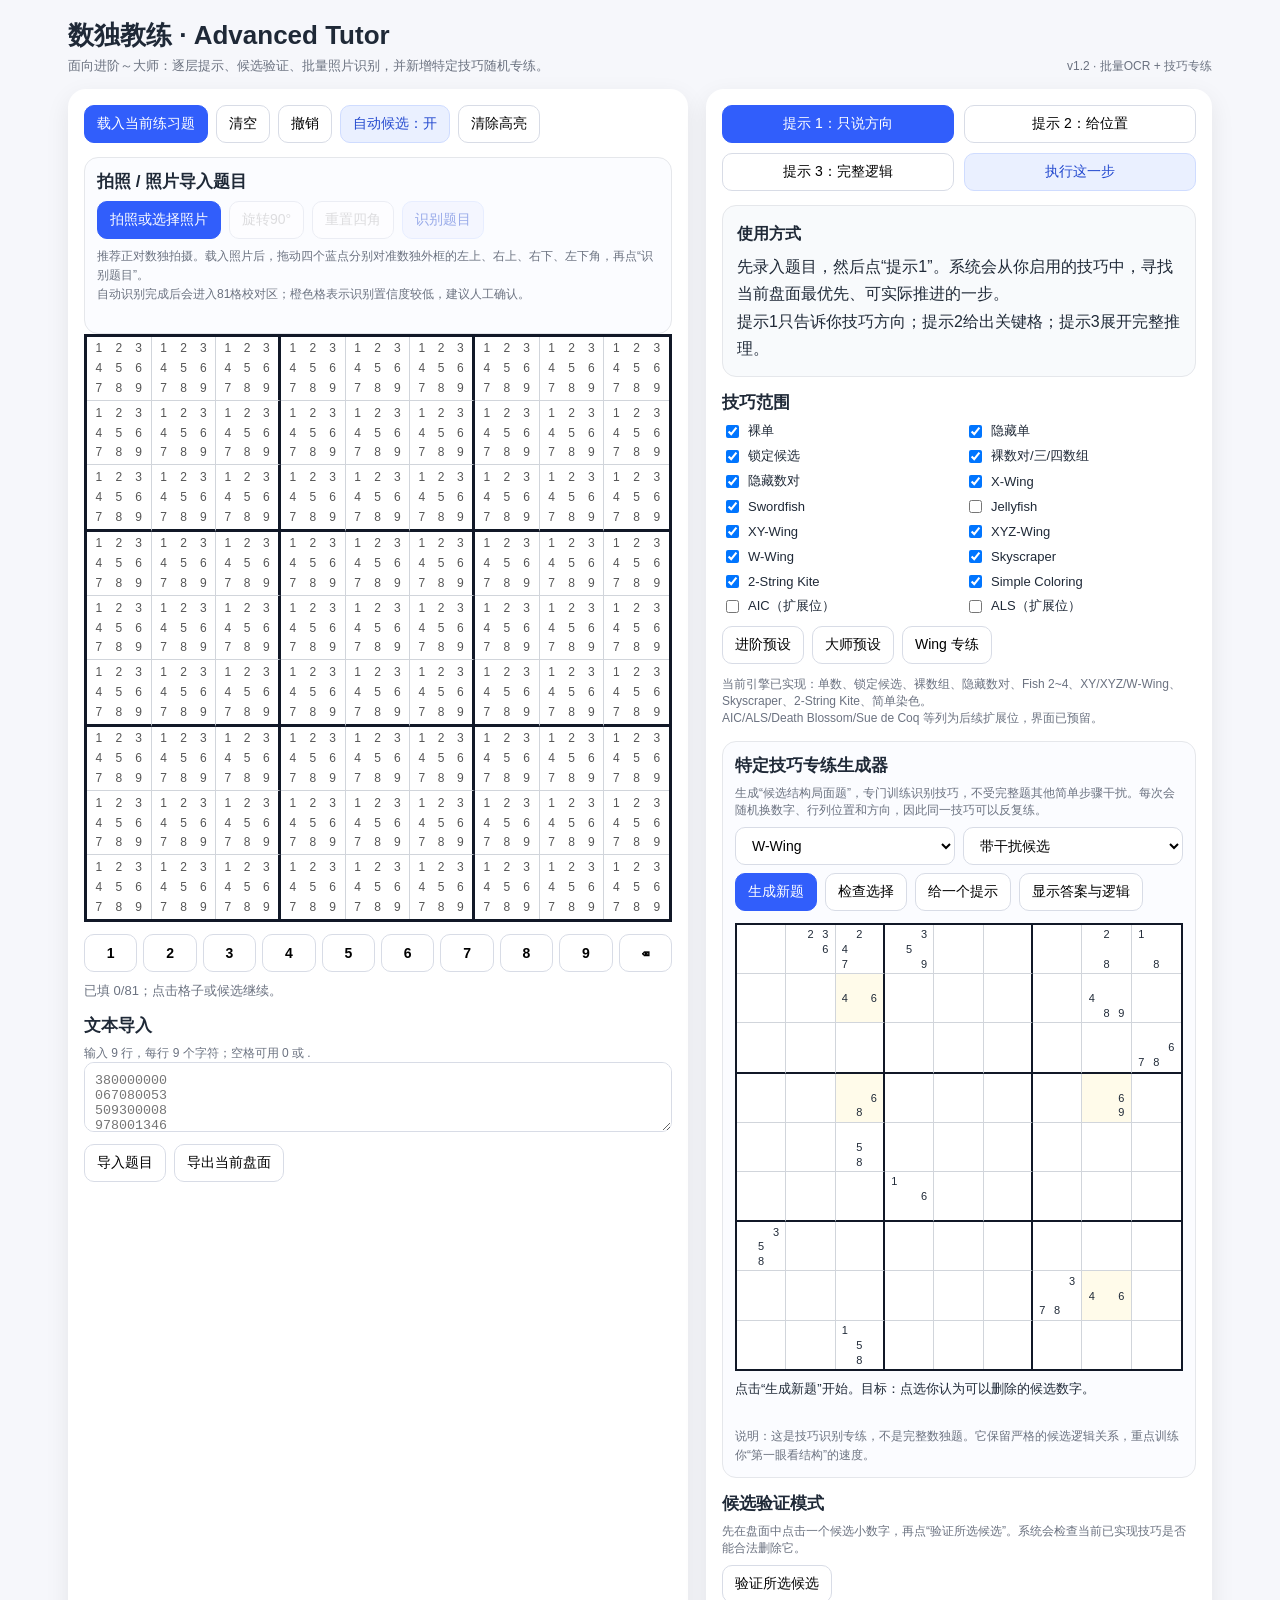
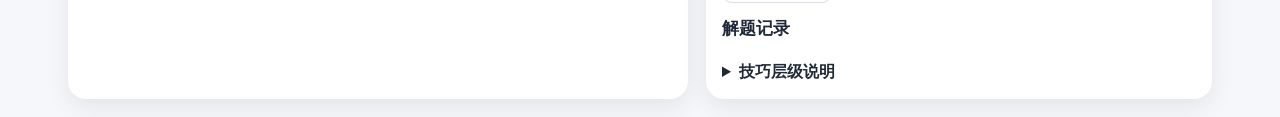
==== commit fd182154: "Add files via upload" ====
--- a/index.html
+++ b/index.html
@@ -1078,12 +1078,11 @@
   const items=[];
   // Tesseract.js v5 may expose tsv; parse it because it is stable across rendering modes.
   if(data.tsv){
-    const lines=data.tsv.trim().split(/
-/).slice(1);
+    const lines=data.tsv.trim().split(/\n/).slice(1);
     for(const line of lines){
-      const p=line.split('	');
+      const p=line.split('\t');
       if(p.length<12) continue;
-      const level=+p[0], left=+p[6], top=+p[7], width=+p[8], height=+p[9], cf=+p[10], text=(p.slice(11).join('	')||'').replace(/[^1-9]/g,'');
+      const level=+p[0], left=+p[6], top=+p[7], width=+p[8], height=+p[9], cf=+p[10], text=(p.slice(11).join('\t')||'').replace(/[^1-9]/g,'');
       if(text && cf>=0 && level>=5) items.push({text:text[0],left,top,width,height,conf:cf});
     }
   }
